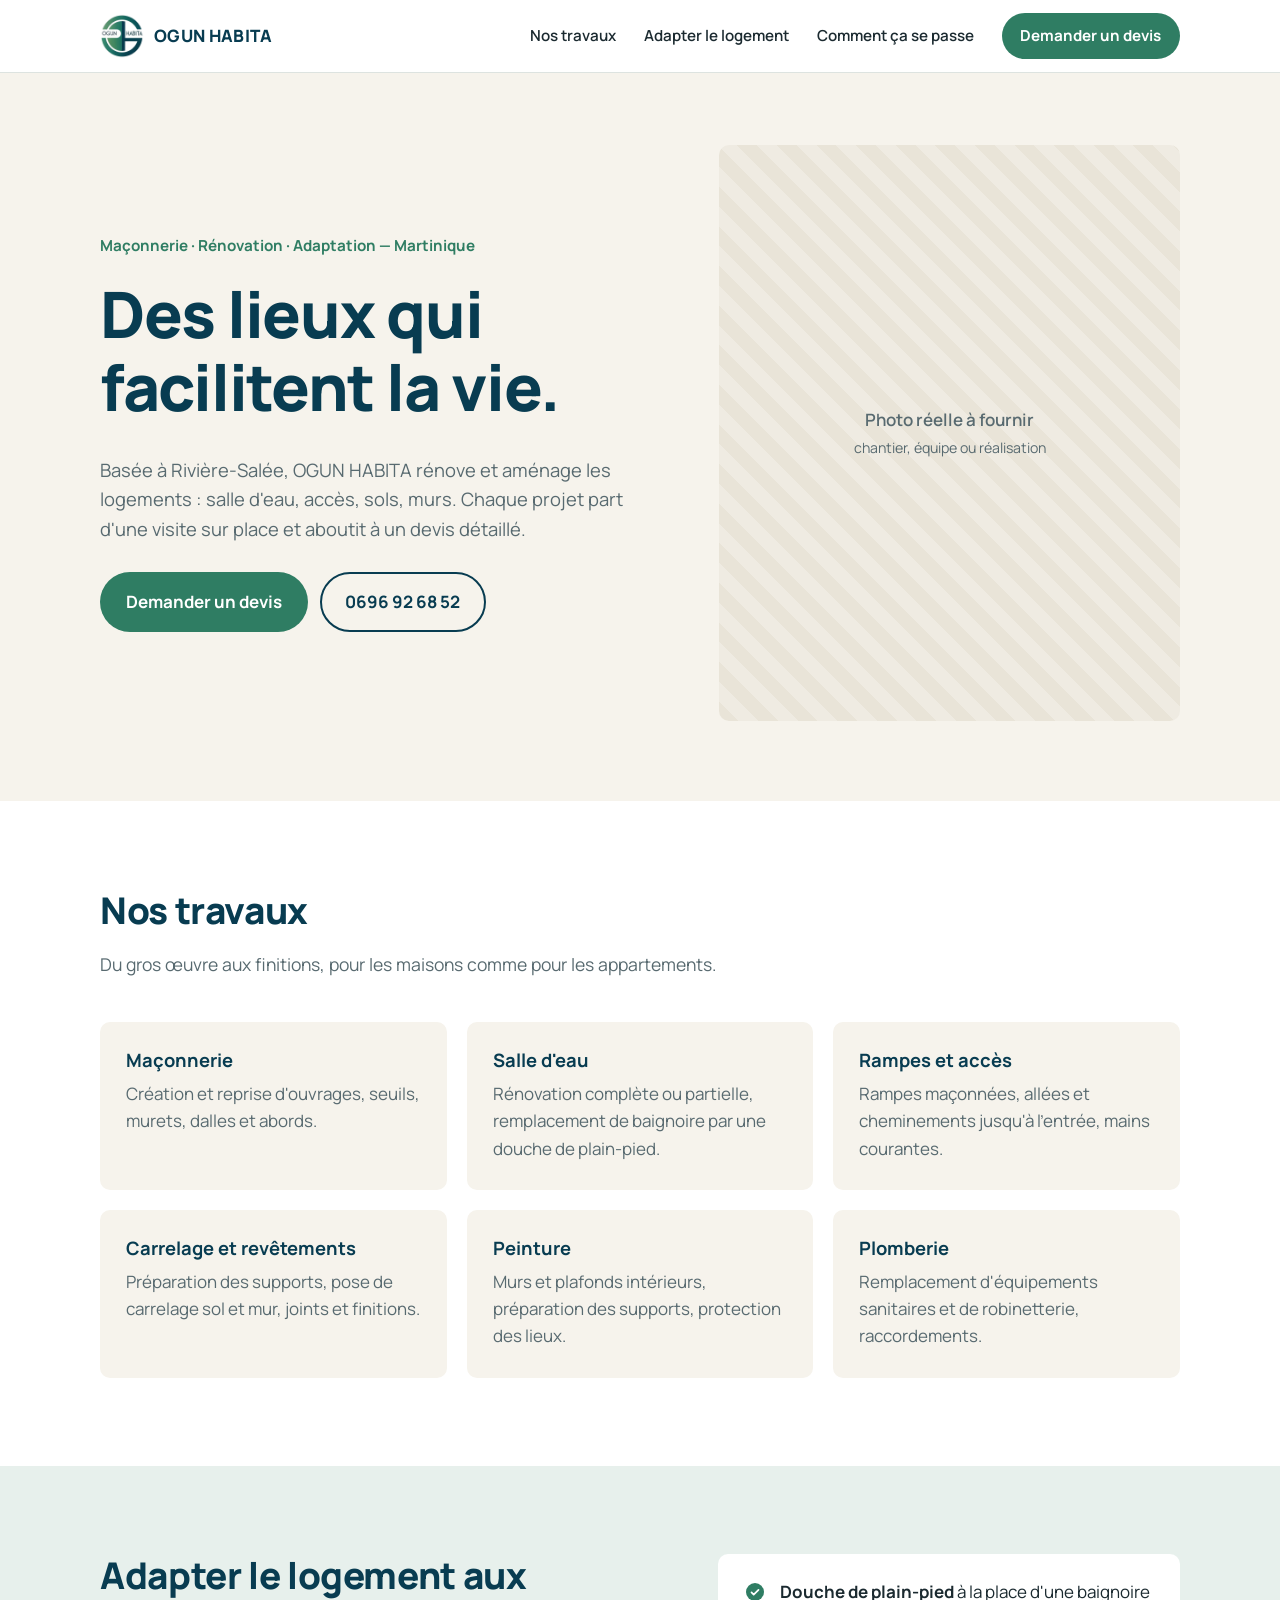
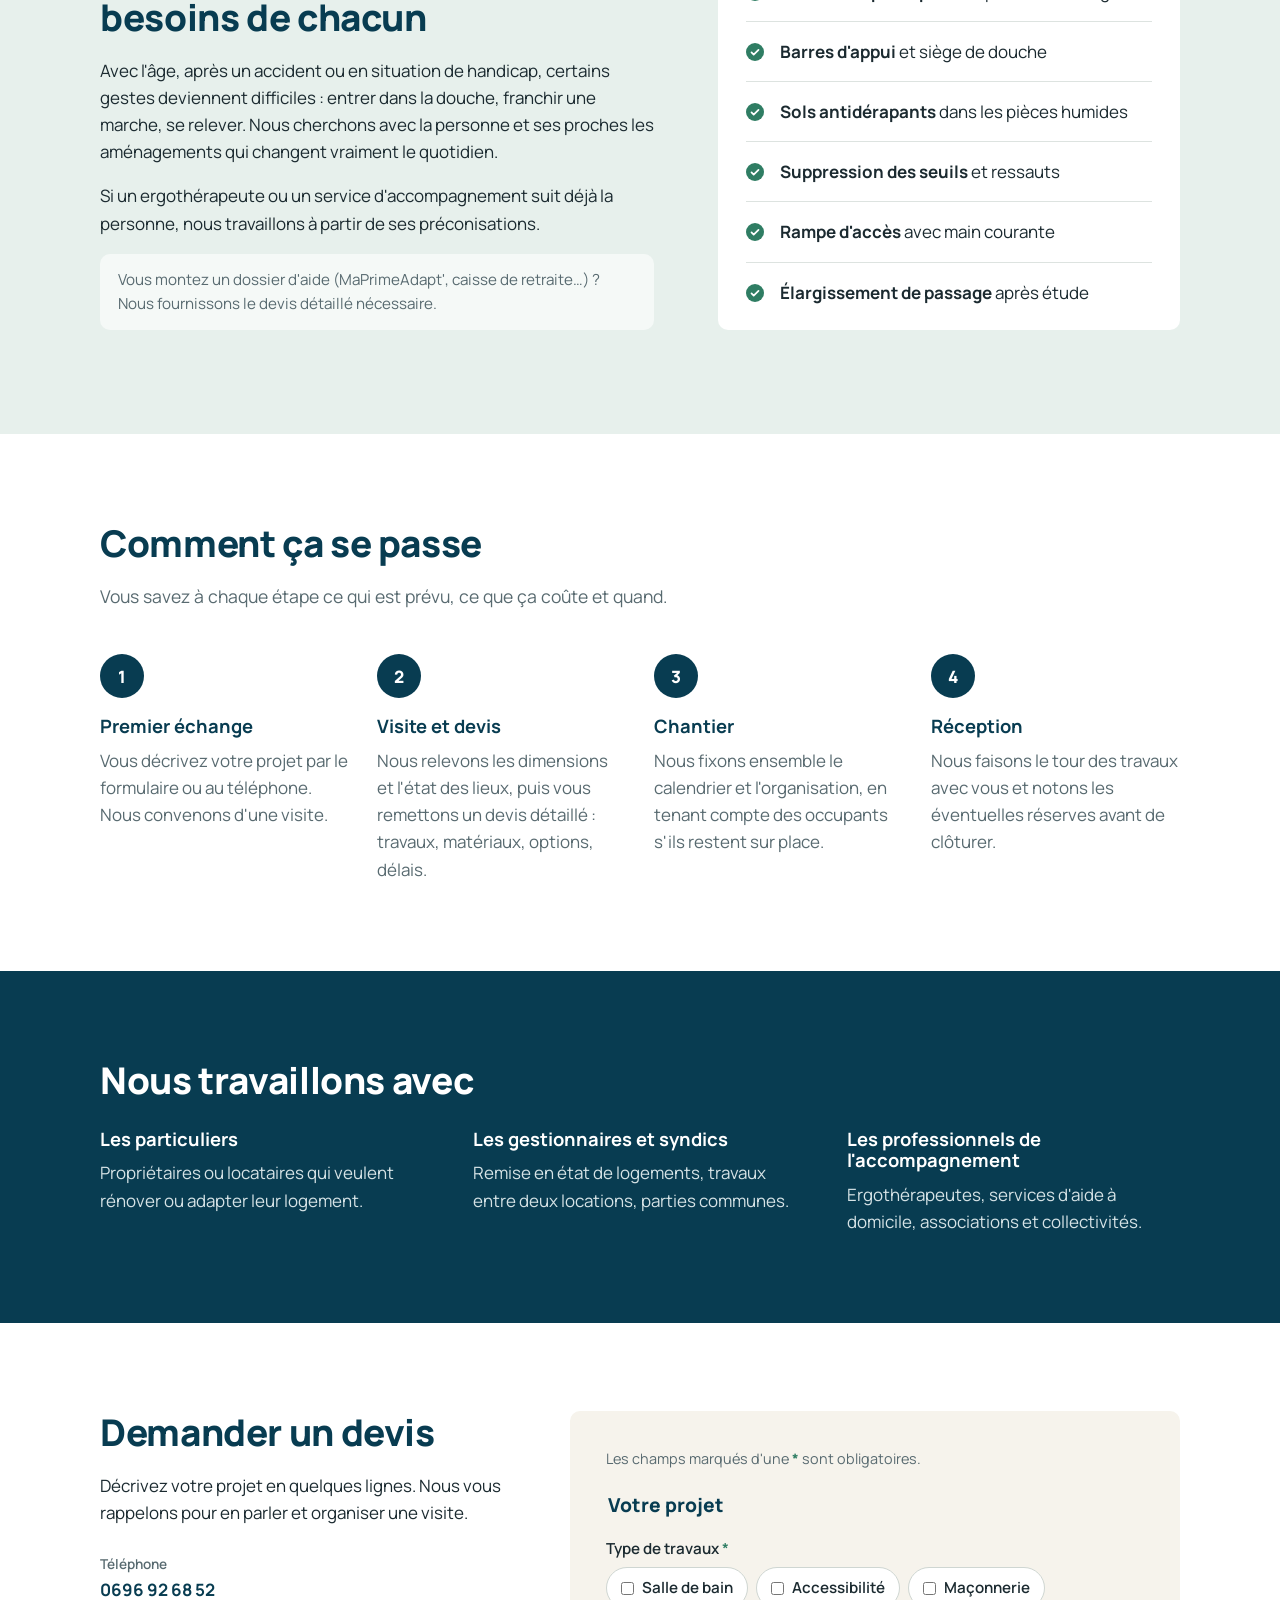
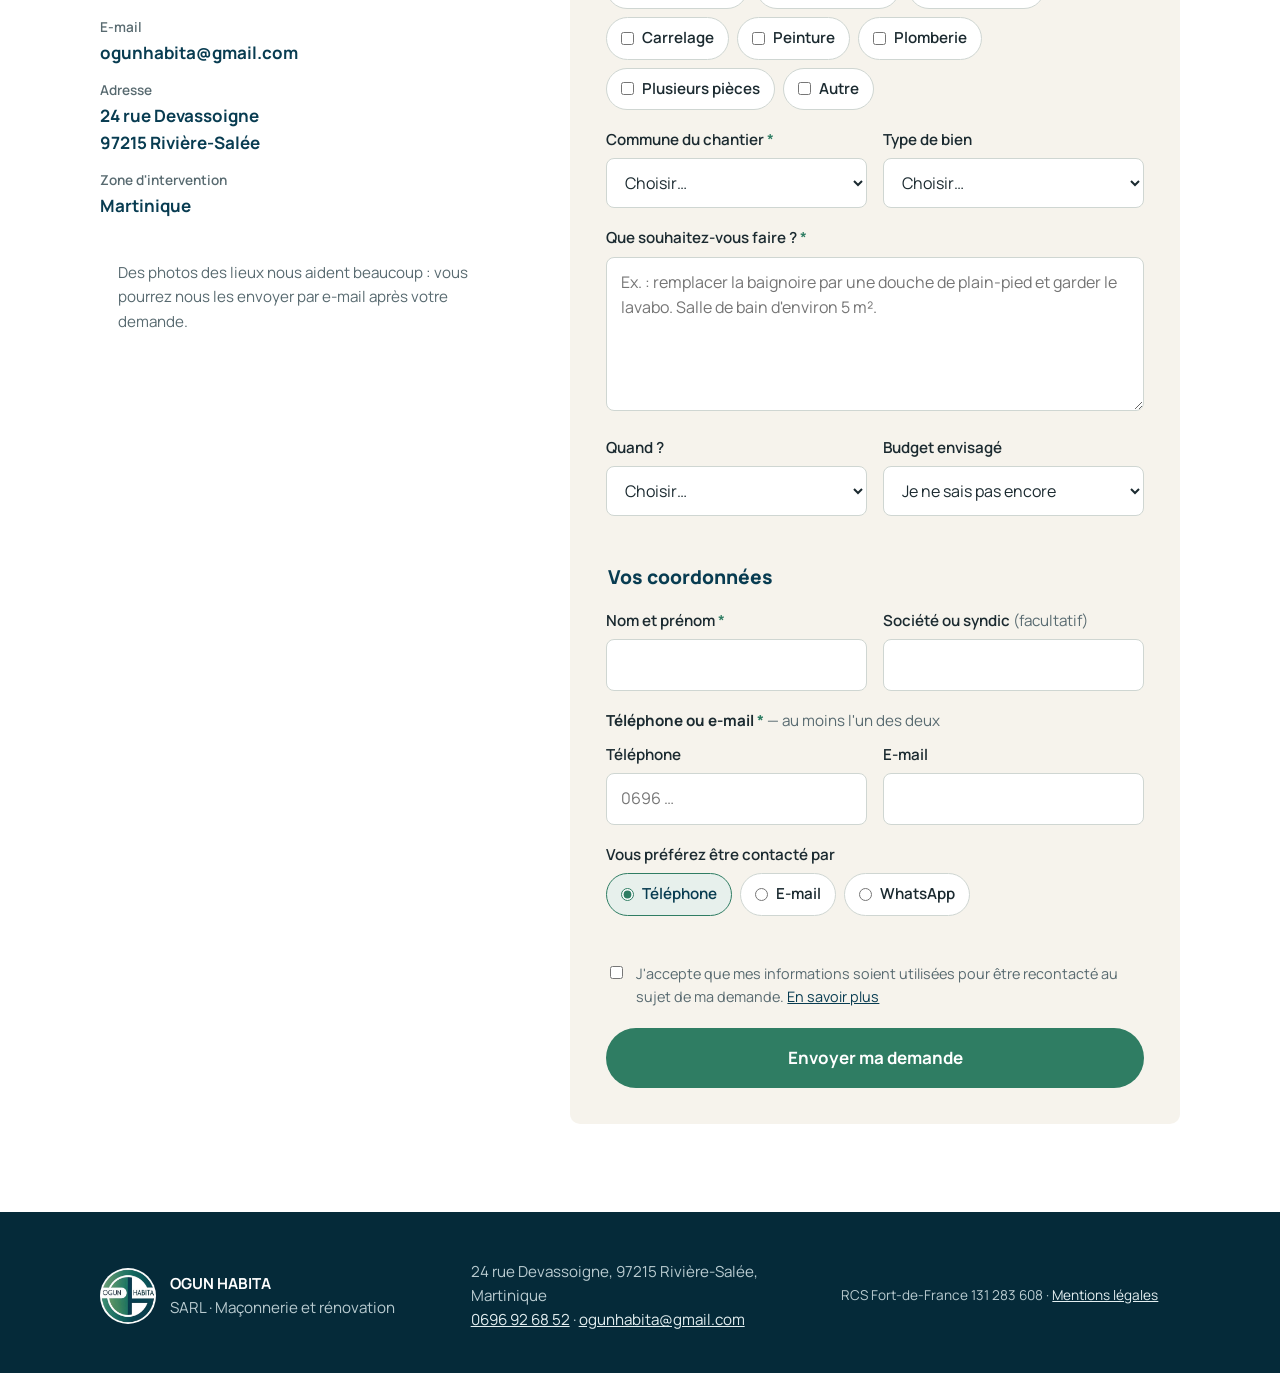
==== site/index.html @ 9d832f35 "Site vitrine OGUN HABITA et brochure A4 - site/ : page d'accueil, formulaire de devis (Netlify Forms" ====
<!doctype html>
<html lang="fr">
<head>
  <meta charset="utf-8">
  <meta name="viewport" content="width=device-width, initial-scale=1">
  <title>OGUN HABITA — Maçonnerie et rénovation en Martinique</title>
  <meta name="description" content="OGUN HABITA, entreprise de maçonnerie et de rénovation à Rivière-Salée (Martinique) : salles d'eau, rampes d'accès, carrelage, peinture, plomberie et adaptation du logement. Demande de devis en ligne.">
  <link rel="icon" href="assets/logo-ogun-habita.jpg">
  <link rel="preconnect" href="https://fonts.googleapis.com">
  <link rel="preconnect" href="https://fonts.gstatic.com" crossorigin>
  <link href="https://fonts.googleapis.com/css2?family=Manrope:wght@400;500;600;700;800&display=swap" rel="stylesheet">
  <link rel="stylesheet" href="css/style.css">
</head>
<body>

<header class="site-header">
  <div class="wrap header-inner">
    <a href="#top" class="brand" aria-label="OGUN HABITA — accueil">
      <img src="assets/logo-ogun-habita.jpg" alt="" width="44" height="44">
      <span>OGUN HABITA</span>
    </a>
    <button class="nav-toggle" aria-expanded="false" aria-controls="nav">Menu</button>
    <nav id="nav" class="nav">
      <a href="#services">Nos travaux</a>
      <a href="#adaptation">Adapter le logement</a>
      <a href="#methode">Comment ça se passe</a>
      <a href="#devis" class="btn btn-primary btn-sm">Demander un devis</a>
    </nav>
  </div>
</header>

<main id="top">

  <!-- HERO -->
  <section class="hero">
    <div class="wrap hero-grid">
      <div>
        <p class="eyebrow">Maçonnerie · Rénovation · Adaptation — Martinique</p>
        <h1>Des lieux qui facilitent la vie.</h1>
        <p class="lead">Basée à Rivière-Salée, OGUN HABITA rénove et aménage les logements&nbsp;: salle d'eau, accès, sols, murs. Chaque projet part d'une visite sur place et aboutit à un devis détaillé.</p>
        <div class="hero-actions">
          <a href="#devis" class="btn btn-primary">Demander un devis</a>
          <a href="tel:+596696926852" class="btn btn-ghost">0696 92 68 52</a>
        </div>
      </div>
      <figure class="photo-slot hero-photo">
        <span>Photo réelle à fournir<br><small>chantier, équipe ou réalisation</small></span>
      </figure>
    </div>
  </section>

  <!-- SERVICES -->
  <section id="services" class="section">
    <div class="wrap">
      <div class="section-head">
        <h2>Nos travaux</h2>
        <p>Du gros œuvre aux finitions, pour les maisons comme pour les appartements.</p>
      </div>
      <div class="cards">
        <article class="card">
          <h3>Maçonnerie</h3>
          <p>Création et reprise d'ouvrages, seuils, murets, dalles et abords.</p>
        </article>
        <article class="card">
          <h3>Salle d'eau</h3>
          <p>Rénovation complète ou partielle, remplacement de baignoire par une douche de plain-pied.</p>
        </article>
        <article class="card">
          <h3>Rampes et accès</h3>
          <p>Rampes maçonnées, allées et cheminements jusqu'à l'entrée, mains courantes.</p>
        </article>
        <article class="card">
          <h3>Carrelage et revêtements</h3>
          <p>Préparation des supports, pose de carrelage sol et mur, joints et finitions.</p>
        </article>
        <article class="card">
          <h3>Peinture</h3>
          <p>Murs et plafonds intérieurs, préparation des supports, protection des lieux.</p>
        </article>
        <article class="card">
          <h3>Plomberie</h3>
          <p>Remplacement d'équipements sanitaires et de robinetterie, raccordements.</p>
        </article>
      </div>
    </div>
  </section>

  <!-- ADAPTATION -->
  <section id="adaptation" class="section section-tint">
    <div class="wrap split">
      <div>
        <h2>Adapter le logement aux besoins de chacun</h2>
        <p>Avec l'âge, après un accident ou en situation de handicap, certains gestes deviennent difficiles&nbsp;: entrer dans la douche, franchir une marche, se relever. Nous cherchons avec la personne et ses proches les aménagements qui changent vraiment le quotidien.</p>
        <p>Si un ergothérapeute ou un service d'accompagnement suit déjà la personne, nous travaillons à partir de ses préconisations.</p>
        <!-- À VALIDER avec le gérant avant mise en ligne -->
        <p class="note">Vous montez un dossier d'aide (MaPrimeAdapt', caisse de retraite…)&nbsp;? Nous fournissons le devis détaillé nécessaire.</p>
      </div>
      <ul class="checklist">
        <li><strong>Douche de plain-pied</strong> à la place d'une baignoire</li>
        <li><strong>Barres d'appui</strong> et siège de douche</li>
        <li><strong>Sols antidérapants</strong> dans les pièces humides</li>
        <li><strong>Suppression des seuils</strong> et ressauts</li>
        <li><strong>Rampe d'accès</strong> avec main courante</li>
        <li><strong>Élargissement de passage</strong> après étude</li>
      </ul>
    </div>
  </section>

  <!-- MÉTHODE -->
  <section id="methode" class="section">
    <div class="wrap">
      <div class="section-head">
        <h2>Comment ça se passe</h2>
        <p>Vous savez à chaque étape ce qui est prévu, ce que ça coûte et quand.</p>
      </div>
      <ol class="steps">
        <li>
          <h3>Premier échange</h3>
          <p>Vous décrivez votre projet par le formulaire ou au téléphone. Nous convenons d'une visite.</p>
        </li>
        <li>
          <h3>Visite et devis</h3>
          <p>Nous relevons les dimensions et l'état des lieux, puis vous remettons un devis détaillé&nbsp;: travaux, matériaux, options, délais.</p>
        </li>
        <li>
          <h3>Chantier</h3>
          <p>Nous fixons ensemble le calendrier et l'organisation, en tenant compte des occupants s'ils restent sur place.</p>
        </li>
        <li>
          <h3>Réception</h3>
          <p>Nous faisons le tour des travaux avec vous et notons les éventuelles réserves avant de clôturer.</p>
        </li>
      </ol>
    </div>
  </section>

  <!-- POUR QUI -->
  <section class="section section-dark">
    <div class="wrap">
      <h2>Nous travaillons avec</h2>
      <div class="audience">
        <div>
          <h3>Les particuliers</h3>
          <p>Propriétaires ou locataires qui veulent rénover ou adapter leur logement.</p>
        </div>
        <div>
          <h3>Les gestionnaires et syndics</h3>
          <p>Remise en état de logements, travaux entre deux locations, parties communes.</p>
        </div>
        <div>
          <h3>Les professionnels de l'accompagnement</h3>
          <p>Ergothérapeutes, services d'aide à domicile, associations et collectivités.</p>
        </div>
      </div>
    </div>
  </section>

  <!-- DEVIS -->
  <section id="devis" class="section">
    <div class="wrap devis-grid">
      <aside class="devis-aside">
        <h2>Demander un devis</h2>
        <p>Décrivez votre projet en quelques lignes. Nous vous rappelons pour en parler et organiser une visite.</p>
        <dl class="contact-list">
          <dt>Téléphone</dt>
          <dd><a href="tel:+596696926852">0696 92 68 52</a></dd>
          <dt>E-mail</dt>
          <dd><a href="mailto:ogunhabita@gmail.com">ogunhabita@gmail.com</a></dd>
          <dt>Adresse</dt>
          <dd>24 rue Devassoigne<br>97215 Rivière-Salée</dd>
          <dt>Zone d'intervention</dt>
          <dd>Martinique</dd>
        </dl>
        <p class="note">Des photos des lieux nous aident beaucoup&nbsp;: vous pourrez nous les envoyer par e-mail après votre demande.</p>
      </aside>

      <!-- Brancher l'action sur Formspree / Web3Forms / Netlify Forms (voir js/main.js) -->
      <!-- Netlify Forms : les réponses sont envoyées par e-mail (réglage dans le tableau de bord Netlify) -->
      <form class="devis-form" id="devis-form" name="devis" method="POST" data-netlify="true" netlify-honeypot="_gotcha" novalidate>
        <input type="hidden" name="form-name" value="devis">
        <p class="required-hint">Les champs marqués d'une <em>*</em> sont obligatoires.</p>
        <fieldset>
          <legend>Votre projet</legend>

          <div class="field">
            <span class="label">Type de travaux <em>*</em></span>
            <div class="chips" id="travaux">
              <label><input type="checkbox" name="travaux" value="Salle de bain"> Salle de bain</label>
              <label><input type="checkbox" name="travaux" value="Accessibilité"> Accessibilité</label>
              <label><input type="checkbox" name="travaux" value="Maçonnerie"> Maçonnerie</label>
              <label><input type="checkbox" name="travaux" value="Carrelage"> Carrelage</label>
              <label><input type="checkbox" name="travaux" value="Peinture"> Peinture</label>
              <label><input type="checkbox" name="travaux" value="Plomberie"> Plomberie</label>
              <label><input type="checkbox" name="travaux" value="Plusieurs pièces"> Plusieurs pièces</label>
              <label><input type="checkbox" name="travaux" value="Autre"> Autre</label>
            </div>
            <p class="error" data-for="travaux">Cochez au moins un type de travaux.</p>
          </div>

          <div class="row">
            <div class="field">
              <label for="commune">Commune du chantier <em>*</em></label>
              <select id="commune" name="commune" required>
                <option value="">Choisir…</option>
                <option>L'Ajoupa-Bouillon</option><option>Les Anses-d'Arlet</option><option>Basse-Pointe</option>
                <option>Bellefontaine</option><option>Le Carbet</option><option>Case-Pilote</option>
                <option>Le Diamant</option><option>Ducos</option><option>Fonds-Saint-Denis</option>
                <option>Fort-de-France</option><option>Le François</option><option>Grand'Rivière</option>
                <option>Gros-Morne</option><option>Le Lamentin</option><option>Le Lorrain</option>
                <option>Macouba</option><option>Le Marigot</option><option>Le Marin</option>
                <option>Le Morne-Rouge</option><option>Le Morne-Vert</option><option>Le Prêcheur</option>
                <option>Rivière-Pilote</option><option>Rivière-Salée</option><option>Le Robert</option>
                <option>Saint-Esprit</option><option>Saint-Joseph</option><option>Saint-Pierre</option>
                <option>Sainte-Anne</option><option>Sainte-Luce</option><option>Sainte-Marie</option>
                <option>Schœlcher</option><option>La Trinité</option><option>Les Trois-Îlets</option>
                <option>Le Vauclin</option>
              </select>
              <p class="error" data-for="commune">Indiquez la commune.</p>
            </div>
            <div class="field">
              <label for="bien">Type de bien</label>
              <select id="bien" name="bien">
                <option value="">Choisir…</option>
                <option>Maison</option>
                <option>Appartement</option>
                <option>Local professionnel</option>
                <option>Autre</option>
              </select>
            </div>
          </div>

          <div class="field">
            <label for="description">Que souhaitez-vous faire&nbsp;? <em>*</em></label>
            <textarea id="description" name="description" rows="5" required placeholder="Ex. : remplacer la baignoire par une douche de plain-pied et garder le lavabo. Salle de bain d'environ 5 m²."></textarea>
            <p class="error" data-for="description">Décrivez votre projet en quelques mots.</p>
          </div>

          <div class="row">
            <div class="field">
              <label for="delai">Quand&nbsp;?</label>
              <select id="delai" name="delai">
                <option value="">Choisir…</option>
                <option>Dès que possible</option>
                <option>Dans 1 à 3 mois</option>
                <option>Dans 3 à 6 mois</option>
                <option>Pas de date fixée</option>
              </select>
            </div>
            <div class="field">
              <label for="budget">Budget envisagé</label>
              <select id="budget" name="budget">
                <option value="">Je ne sais pas encore</option>
                <option>Moins de 3 000 €</option>
                <option>3 000 à 10 000 €</option>
                <option>10 000 à 25 000 €</option>
                <option>Plus de 25 000 €</option>
              </select>
            </div>
          </div>
        </fieldset>

        <fieldset>
          <legend>Vos coordonnées</legend>
          <div class="row">
            <div class="field">
              <label for="nom">Nom et prénom <em>*</em></label>
              <input id="nom" name="nom" type="text" autocomplete="name" required>
              <p class="error" data-for="nom">Indiquez votre nom.</p>
            </div>
            <div class="field">
              <label for="structure">Société ou syndic <span class="opt">(facultatif)</span></label>
              <input id="structure" name="structure" type="text" autocomplete="organization">
            </div>
          </div>
          <p class="field-group-label">Téléphone ou e-mail <em>*</em> <span class="opt">— au moins l'un des deux</span></p>
          <div class="row">
            <div class="field">
              <label for="tel">Téléphone</label>
              <input id="tel" name="telephone" type="tel" autocomplete="tel" placeholder="0696 …">
            </div>
            <div class="field">
              <label for="email">E-mail</label>
              <input id="email" name="email" type="email" autocomplete="email">
            </div>
          </div>
          <p class="error" data-for="contact">Indiquez au moins un téléphone ou un e-mail valide.</p>

          <div class="field">
            <span class="label">Vous préférez être contacté par</span>
            <div class="chips">
              <label><input type="radio" name="contact_pref" value="Téléphone" checked> Téléphone</label>
              <label><input type="radio" name="contact_pref" value="E-mail"> E-mail</label>
              <label><input type="radio" name="contact_pref" value="WhatsApp"> WhatsApp</label>
            </div>
          </div>
        </fieldset>

        <label class="consent">
          <input type="checkbox" name="consentement" required>
          <span>J'accepte que mes informations soient utilisées pour être recontacté au sujet de ma demande. <a href="mentions-legales.html#donnees">En savoir plus</a></span>
        </label>
        <p class="error" data-for="consentement">Merci de cocher cette case pour envoyer la demande.</p>

        <!-- anti-spam (champ invisible) -->
        <input type="text" name="_gotcha" tabindex="-1" autocomplete="off" class="hp" aria-hidden="true">

        <button type="submit" class="btn btn-primary btn-block">Envoyer ma demande</button>

        <div class="form-success" id="form-success" hidden>
          <h3>Merci, votre demande est bien partie.</h3>
          <p>Nous revenons vers vous rapidement pour en parler. Vous pouvez dès maintenant envoyer des photos des lieux à <a href="mailto:ogunhabita@gmail.com">ogunhabita@gmail.com</a>.</p>
        </div>
      </form>
    </div>
  </section>

</main>

<footer class="site-footer">
  <div class="wrap footer-inner">
    <div class="footer-brand">
      <img src="assets/logo-ogun-habita.jpg" alt="Logo OGUN HABITA" width="56" height="56">
      <div>
        <strong>OGUN HABITA</strong>
        <span>SARL · Maçonnerie et rénovation</span>
      </div>
    </div>
    <p>24 rue Devassoigne, 97215 Rivière-Salée, Martinique<br>
      <a href="tel:+596696926852">0696 92 68 52</a> · <a href="mailto:ogunhabita@gmail.com">ogunhabita@gmail.com</a></p>
    <p class="small">RCS Fort-de-France 131 283 608 · <a href="mentions-legales.html">Mentions légales</a></p>
  </div>
</footer>

<!-- Barre d'action mobile -->
<div class="mobile-bar">
  <a href="tel:+596696926852" class="btn btn-ghost">Appeler</a>
  <a href="#devis" class="btn btn-primary">Devis</a>
</div>

<script src="js/main.js"></script>
</body>
</html>
---- site/css/style.css ----
/* OGUN HABITA — couleurs reprises du logo */
:root {
  --navy: #083c51;
  --navy-deep: #052a39;
  --green: #2f7d63;
  --green-light: #e7f0ec;
  --sand: #f6f3ec;
  --ink: #1b2a30;
  --muted: #586a70;
  --line: #dde3e0;
  --white: #ffffff;
  --error: #b3261e;
  --radius: 10px;
  --wrap: 1120px;
}

*, *::before, *::after { box-sizing: border-box; }
html { scroll-behavior: smooth; scroll-padding-top: 80px; }
body {
  margin: 0;
  font-family: "Manrope", system-ui, -apple-system, "Segoe UI", sans-serif;
  font-size: 17px;
  line-height: 1.6;
  color: var(--ink);
  background: var(--white);
}
img { max-width: 100%; display: block; }
a { color: var(--navy); }
h1, h2, h3 { line-height: 1.15; color: var(--navy); margin: 0 0 .5em; }
h1 { font-size: clamp(2.4rem, 5.5vw, 4rem); font-weight: 800; letter-spacing: -.02em; }
h2 { font-size: clamp(1.7rem, 3.2vw, 2.3rem); font-weight: 800; letter-spacing: -.01em; }
h3 { font-size: 1.15rem; font-weight: 700; }
p { margin: 0 0 1em; }

.wrap { max-width: var(--wrap); margin: 0 auto; padding: 0 20px; }

/* Boutons */
.btn {
  display: inline-flex; align-items: center; justify-content: center;
  padding: .85em 1.4em; border-radius: 999px;
  font: inherit; font-weight: 700; text-decoration: none;
  border: 2px solid transparent; cursor: pointer;
  transition: background .15s, color .15s, border-color .15s;
}
.btn-primary { background: var(--green); color: var(--white); }
.btn-primary:hover { background: var(--navy); }
.btn-ghost { border-color: var(--navy); color: var(--navy); background: transparent; }
.btn-ghost:hover { background: var(--navy); color: var(--white); }
.btn-sm { padding: .55em 1.1em; font-size: .95rem; }
.btn-block { width: 100%; }

/* En-tête */
.site-header {
  position: sticky; top: 0; z-index: 20;
  background: rgba(255,255,255,.96);
  backdrop-filter: blur(6px);
  border-bottom: 1px solid var(--line);
}
.header-inner { display: flex; align-items: center; justify-content: space-between; height: 72px; }
.brand { display: flex; align-items: center; gap: 10px; text-decoration: none; font-weight: 800; color: var(--navy); letter-spacing: .02em; }
.brand img { border-radius: 50%; }
.nav { display: flex; align-items: center; gap: 28px; }
.nav a:not(.btn) { text-decoration: none; color: var(--ink); font-weight: 600; font-size: .95rem; }
.nav a:not(.btn):hover { color: var(--green); }
.nav-toggle { display: none; }

/* Hero */
.hero { background: var(--sand); padding: 72px 0 80px; }
.hero-grid { display: grid; grid-template-columns: 1.1fr .9fr; gap: 56px; align-items: center; }
.eyebrow { font-weight: 700; color: var(--green); font-size: .95rem; margin-bottom: 1.2em; }
.lead { font-size: 1.15rem; color: var(--muted); max-width: 34em; }
.hero-actions { display: flex; flex-wrap: wrap; gap: 12px; margin-top: 28px; }

.photo-slot {
  margin: 0; display: grid; place-items: center; text-align: center;
  background: repeating-linear-gradient(45deg, #e9e4d8 0 14px, #efebe2 14px 28px);
  border-radius: var(--radius); color: var(--muted); font-weight: 600;
}
.photo-slot small { font-weight: 400; }
.hero-photo { aspect-ratio: 4 / 5; }

/* Sections */
.section { padding: 88px 0; }
.section-tint { background: var(--green-light); }
.section-dark { background: var(--navy); color: #d6e3e6; }
.section-dark h2, .section-dark h3 { color: var(--white); }
.section-head { max-width: 640px; margin-bottom: 44px; }
.section-head p { color: var(--muted); font-size: 1.1rem; }

/* Services */
.cards { display: grid; grid-template-columns: repeat(3, 1fr); gap: 20px; }
.card {
  background: var(--sand); border-radius: var(--radius); padding: 28px 26px;
}
.card p { color: var(--muted); margin: 0; }

/* Adaptation */
.split { display: grid; grid-template-columns: 1.2fr 1fr; gap: 64px; align-items: start; }
.checklist { list-style: none; margin: 0; padding: 0; background: var(--white); border-radius: var(--radius); padding: 8px 28px; }
.checklist li { padding: 16px 0 16px 34px; position: relative; border-bottom: 1px solid var(--line); }
.checklist li:last-child { border-bottom: 0; }
.checklist li::before {
  content: ""; position: absolute; left: 0; top: 21px;
  width: 18px; height: 18px; border-radius: 50%;
  background: var(--green) url("data:image/svg+xml,%3Csvg xmlns='http://www.w3.org/2000/svg' viewBox='0 0 16 16'%3E%3Cpath d='M4 8.5l2.5 2.5L12 5.5' fill='none' stroke='white' stroke-width='2' stroke-linecap='round' stroke-linejoin='round'/%3E%3C/svg%3E") center/14px no-repeat;
}
.note { font-size: .95rem; color: var(--muted); background: var(--white); border-radius: var(--radius); padding: 14px 18px; }
.section-tint .note { background: rgba(255,255,255,.6); }

/* Étapes */
.steps { list-style: none; margin: 0; padding: 0; display: grid; grid-template-columns: repeat(4, 1fr); gap: 28px; counter-reset: step; }
.steps li { counter-increment: step; }
.steps li::before {
  content: counter(step);
  display: grid; place-items: center;
  width: 44px; height: 44px; border-radius: 50%;
  background: var(--navy); color: var(--white); font-weight: 800;
  margin-bottom: 18px;
}
.steps p { color: var(--muted); margin: 0; }

/* Pour qui */
.audience { display: grid; grid-template-columns: repeat(3, 1fr); gap: 40px; margin-top: 28px; }
.audience p { margin: 0; }

/* Devis */
.devis-grid { display: grid; grid-template-columns: .8fr 1.2fr; gap: 64px; align-items: start; }
.devis-aside { position: sticky; top: 100px; }
.contact-list { margin: 28px 0; }
.contact-list dt { font-size: .85rem; color: var(--muted); font-weight: 600; }
.contact-list dd { margin: 0 0 14px; font-weight: 700; color: var(--navy); }
.contact-list a { text-decoration: none; }

.devis-form { background: var(--sand); border-radius: var(--radius); padding: 36px; }
fieldset { border: 0; padding: 0; margin: 0 0 28px; }
legend { font-weight: 800; font-size: 1.2rem; color: var(--navy); margin-bottom: 16px; }
.field { margin-bottom: 18px; }
.row { display: grid; grid-template-columns: 1fr 1fr; gap: 16px; }
.field label, .field .label { display: block; font-weight: 600; font-size: .95rem; margin-bottom: 6px; }
.field em { color: var(--green); font-style: normal; }
.opt { font-weight: 400; color: var(--muted); }
.required-hint { font-size: .9rem; color: var(--muted); margin-bottom: 20px; }
.required-hint em, .field-group-label em { color: var(--green); font-style: normal; font-weight: 700; }
.field-group-label { font-weight: 700; font-size: .95rem; margin: 0 0 10px; }
input[type=text], input[type=tel], input[type=email], select, textarea {
  width: 100%; font: inherit; font-size: 1rem;
  padding: 12px 14px; border: 1px solid #cfd6d2; border-radius: 8px; background: var(--white); color: var(--ink);
}
textarea { resize: vertical; }
input:focus, select:focus, textarea:focus { outline: 2px solid var(--green); outline-offset: 1px; border-color: var(--green); }

.chips { display: flex; flex-wrap: wrap; gap: 8px; }
.chips label {
  display: inline-flex; align-items: center; gap: 8px;
  background: var(--white); border: 1px solid #cfd6d2; border-radius: 999px;
  padding: 8px 14px; font-weight: 600; font-size: .95rem; cursor: pointer; margin: 0;
}
.chips input { accent-color: var(--green); margin: 0; }
.chips label:has(input:checked) { border-color: var(--green); background: var(--green-light); color: var(--navy); }

.consent { display: flex; gap: 10px; font-size: .9rem; color: var(--muted); margin-bottom: 20px; align-items: flex-start; }
.consent input { margin-top: 4px; accent-color: var(--green); }

.error { display: none; color: var(--error); font-size: .88rem; margin: 6px 0 0; }
.error.show { display: block; }
.invalid { border-color: var(--error) !important; }
.hp { position: absolute; left: -9999px; }

.form-success { margin-top: 20px; background: var(--white); border-left: 4px solid var(--green); padding: 18px 20px; border-radius: 6px; }
.form-success p { margin: 0; }

/* Pied de page */
.site-footer { background: var(--navy-deep); color: #b9cbd0; padding: 48px 0 40px; font-size: .95rem; }
.site-footer a { color: #e3eef0; }
.footer-inner { display: grid; grid-template-columns: 1fr 1fr 1fr; gap: 32px; align-items: center; }
.footer-brand { display: flex; align-items: center; gap: 14px; }
.footer-brand img { border-radius: 50%; }
.footer-brand strong { display: block; color: var(--white); }
.site-footer p { margin: 0; }
.small { font-size: .85rem; }

.mobile-bar { display: none; }

/* Page secondaire */
.page { padding: 64px 0 88px; }
.page .wrap { max-width: 760px; }
.page h2 { font-size: 1.4rem; margin-top: 2em; }

/* Responsive */
@media (max-width: 900px) {
  .hero-grid, .split, .devis-grid { grid-template-columns: 1fr; gap: 40px; }
  .hero-photo { aspect-ratio: 16 / 10; }
  .cards { grid-template-columns: 1fr 1fr; }
  .steps { grid-template-columns: 1fr 1fr; }
  .audience { grid-template-columns: 1fr; gap: 24px; }
  .devis-aside { position: static; }
  .footer-inner { grid-template-columns: 1fr; }
}
@media (max-width: 760px) {
  .nav-toggle {
    display: block; font: inherit; font-weight: 700; background: none;
    border: 1px solid var(--line); border-radius: 999px; padding: 8px 16px; color: var(--navy);
  }
  .nav {
    display: none; position: absolute; top: 72px; left: 0; right: 0;
    flex-direction: column; align-items: stretch; gap: 0;
    background: var(--white); border-bottom: 1px solid var(--line); padding: 8px 20px 20px;
  }
  .nav.open { display: flex; }
  .nav a:not(.btn) { padding: 14px 0; border-bottom: 1px solid var(--line); }
  .nav .btn { margin-top: 16px; }
  .section { padding: 64px 0; }
  .hero { padding: 48px 0 56px; }
  .cards, .steps, .row { grid-template-columns: 1fr; }
  .devis-form { padding: 24px 18px; }
  body { padding-bottom: 72px; }
  .mobile-bar {
    display: grid; grid-template-columns: 1fr 1fr; gap: 10px;
    position: fixed; left: 0; right: 0; bottom: 0; z-index: 30;
    padding: 10px 16px; background: var(--white); border-top: 1px solid var(--line);
  }
}
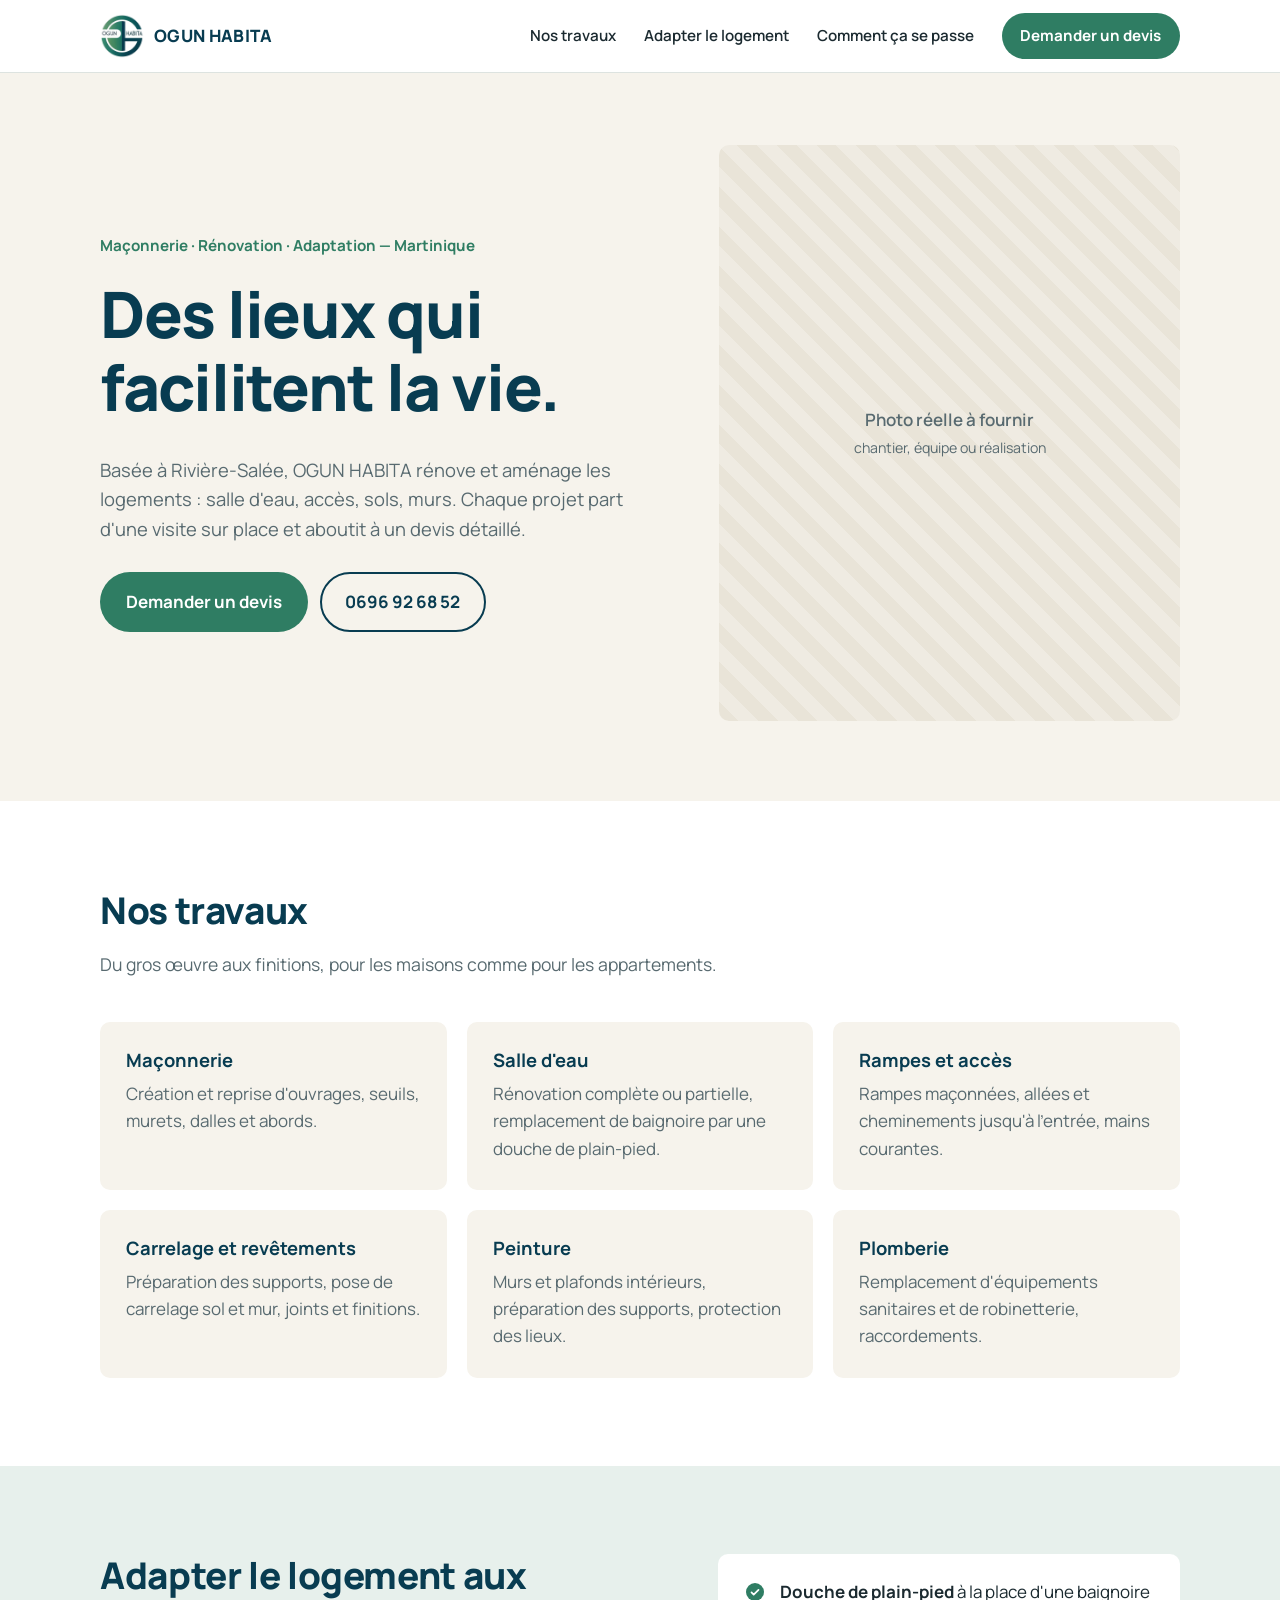
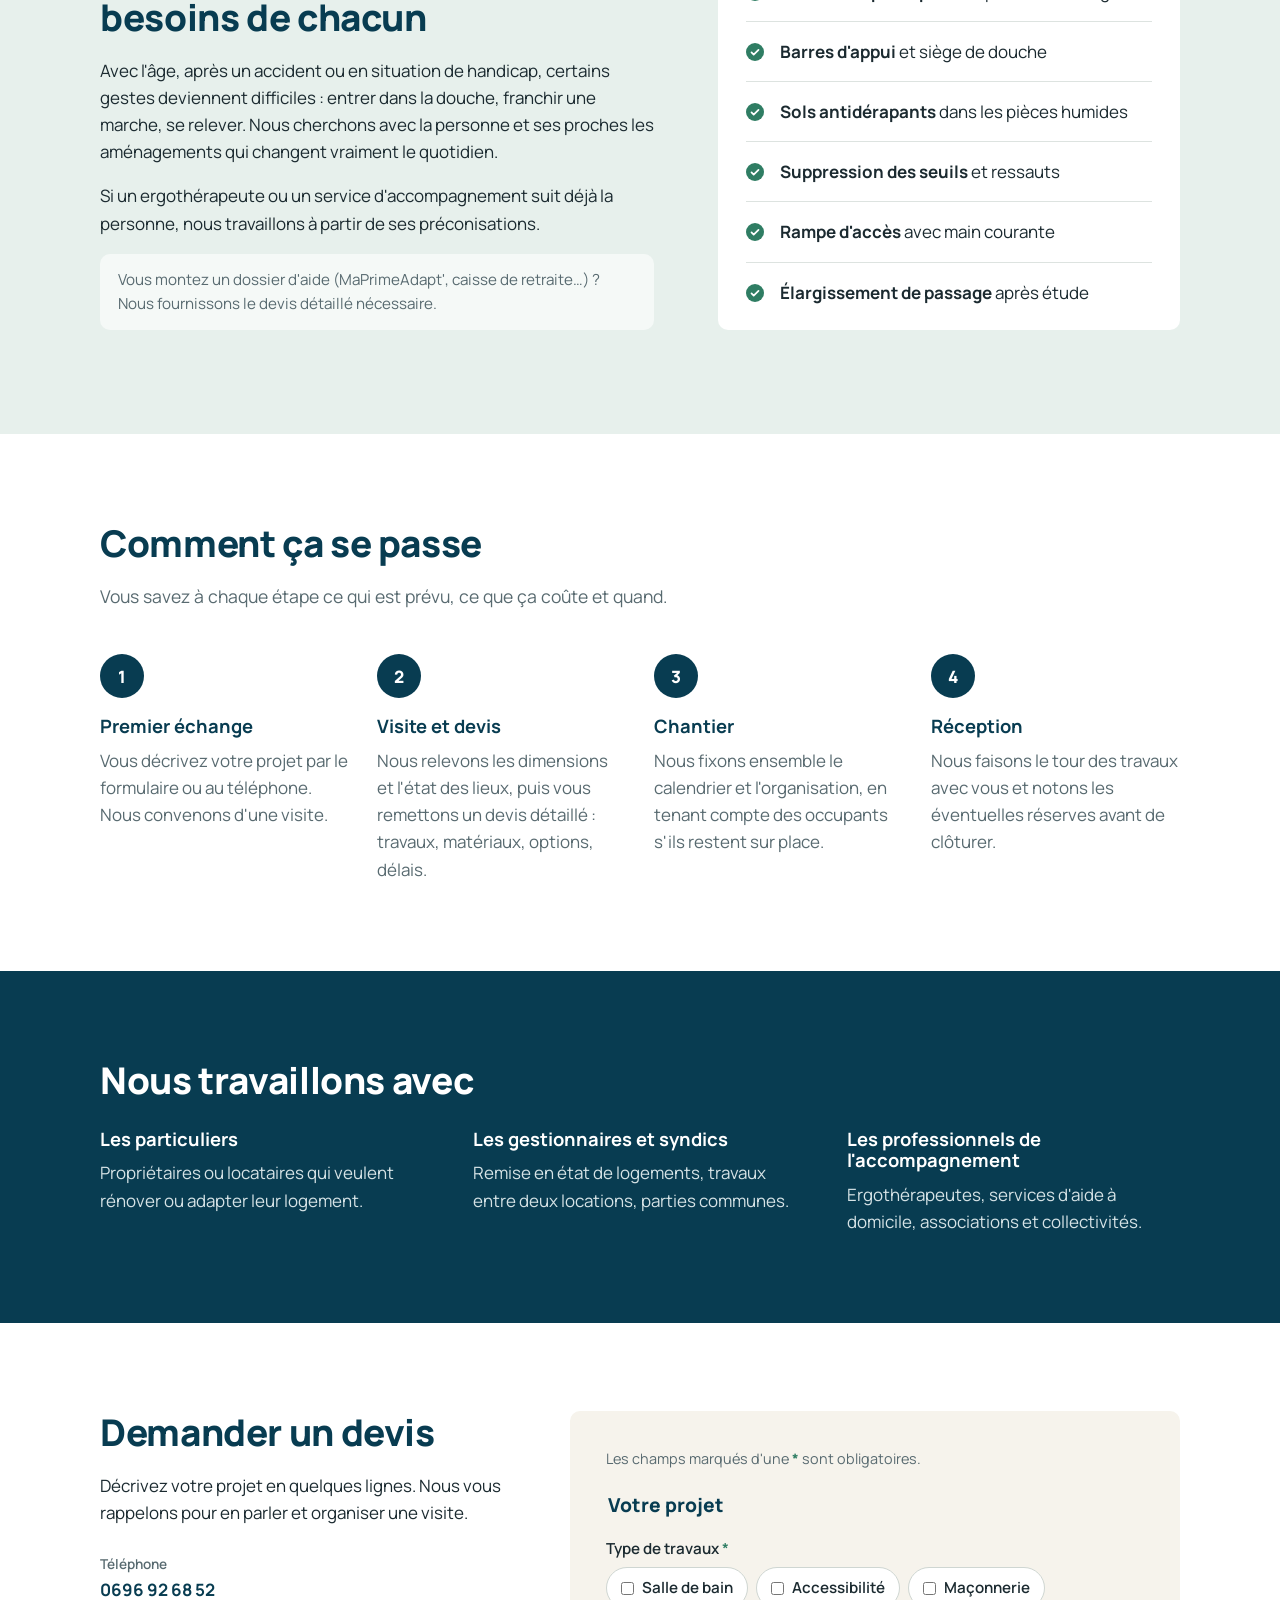
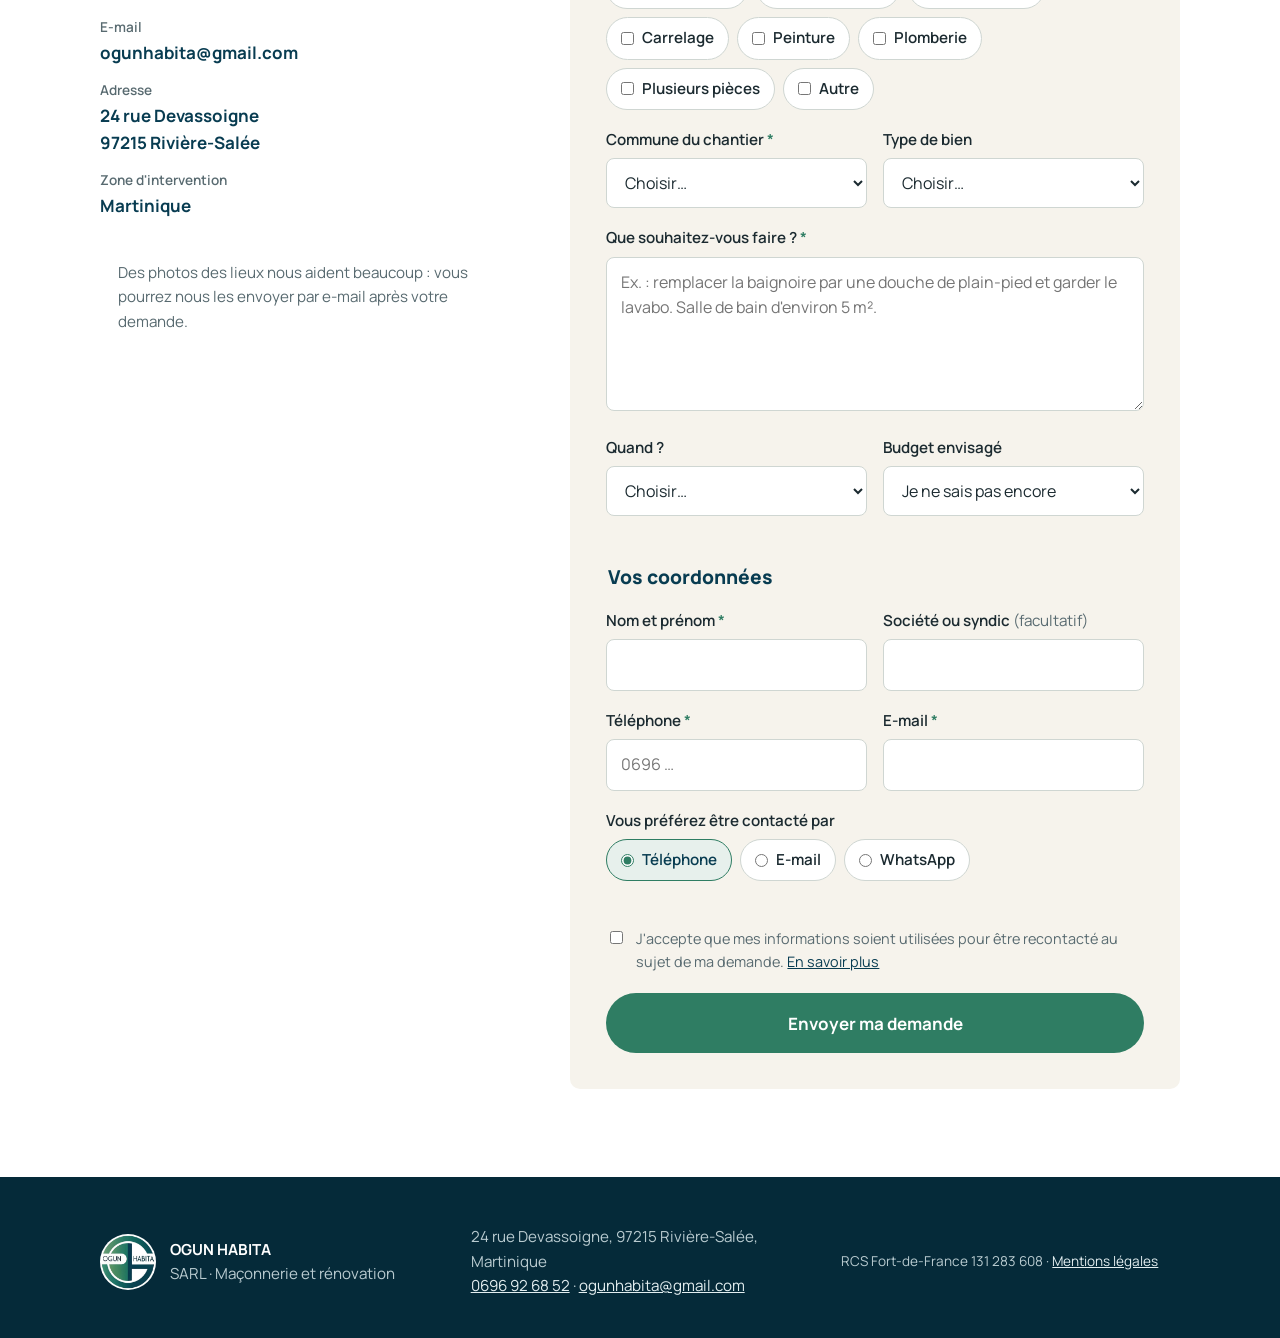
==== commit 1c301b84: "Tel et mail obligatoire dans le formulaire de devis" ====
--- a/site/index.html
+++ b/site/index.html
@@ -272,18 +272,18 @@
               <input id="structure" name="structure" type="text" autocomplete="organization">
             </div>
           </div>
-          <p class="field-group-label">Téléphone ou e-mail <em>*</em> <span class="opt">— au moins l'un des deux</span></p>
           <div class="row">
             <div class="field">
-              <label for="tel">Téléphone</label>
-              <input id="tel" name="telephone" type="tel" autocomplete="tel" placeholder="0696 …">
-            </div>
-            <div class="field">
-              <label for="email">E-mail</label>
-              <input id="email" name="email" type="email" autocomplete="email">
-            </div>
-          </div>
-          <p class="error" data-for="contact">Indiquez au moins un téléphone ou un e-mail valide.</p>
+              <label for="tel">Téléphone <em>*</em></label>
+              <input id="tel" name="telephone" type="tel" autocomplete="tel" placeholder="0696 …" required>
+              <p class="error" data-for="tel">Indiquez un numéro de téléphone valide.</p>
+            </div>
+            <div class="field">
+              <label for="email">E-mail <em>*</em></label>
+              <input id="email" name="email" type="email" autocomplete="email" required>
+              <p class="error" data-for="email">Indiquez une adresse e-mail valide.</p>
+            </div>
+          </div>
 
           <div class="field">
             <span class="label">Vous préférez être contacté par</span>
--- a/site/css/style.css
+++ b/site/css/style.css
@@ -140,8 +140,7 @@
 .field em { color: var(--green); font-style: normal; }
 .opt { font-weight: 400; color: var(--muted); }
 .required-hint { font-size: .9rem; color: var(--muted); margin-bottom: 20px; }
-.required-hint em, .field-group-label em { color: var(--green); font-style: normal; font-weight: 700; }
-.field-group-label { font-weight: 700; font-size: .95rem; margin: 0 0 10px; }
+.required-hint em { color: var(--green); font-style: normal; font-weight: 700; }
 input[type=text], input[type=tel], input[type=email], select, textarea {
   width: 100%; font: inherit; font-size: 1rem;
   padding: 12px 14px; border: 1px solid #cfd6d2; border-radius: 8px; background: var(--white); color: var(--ink);
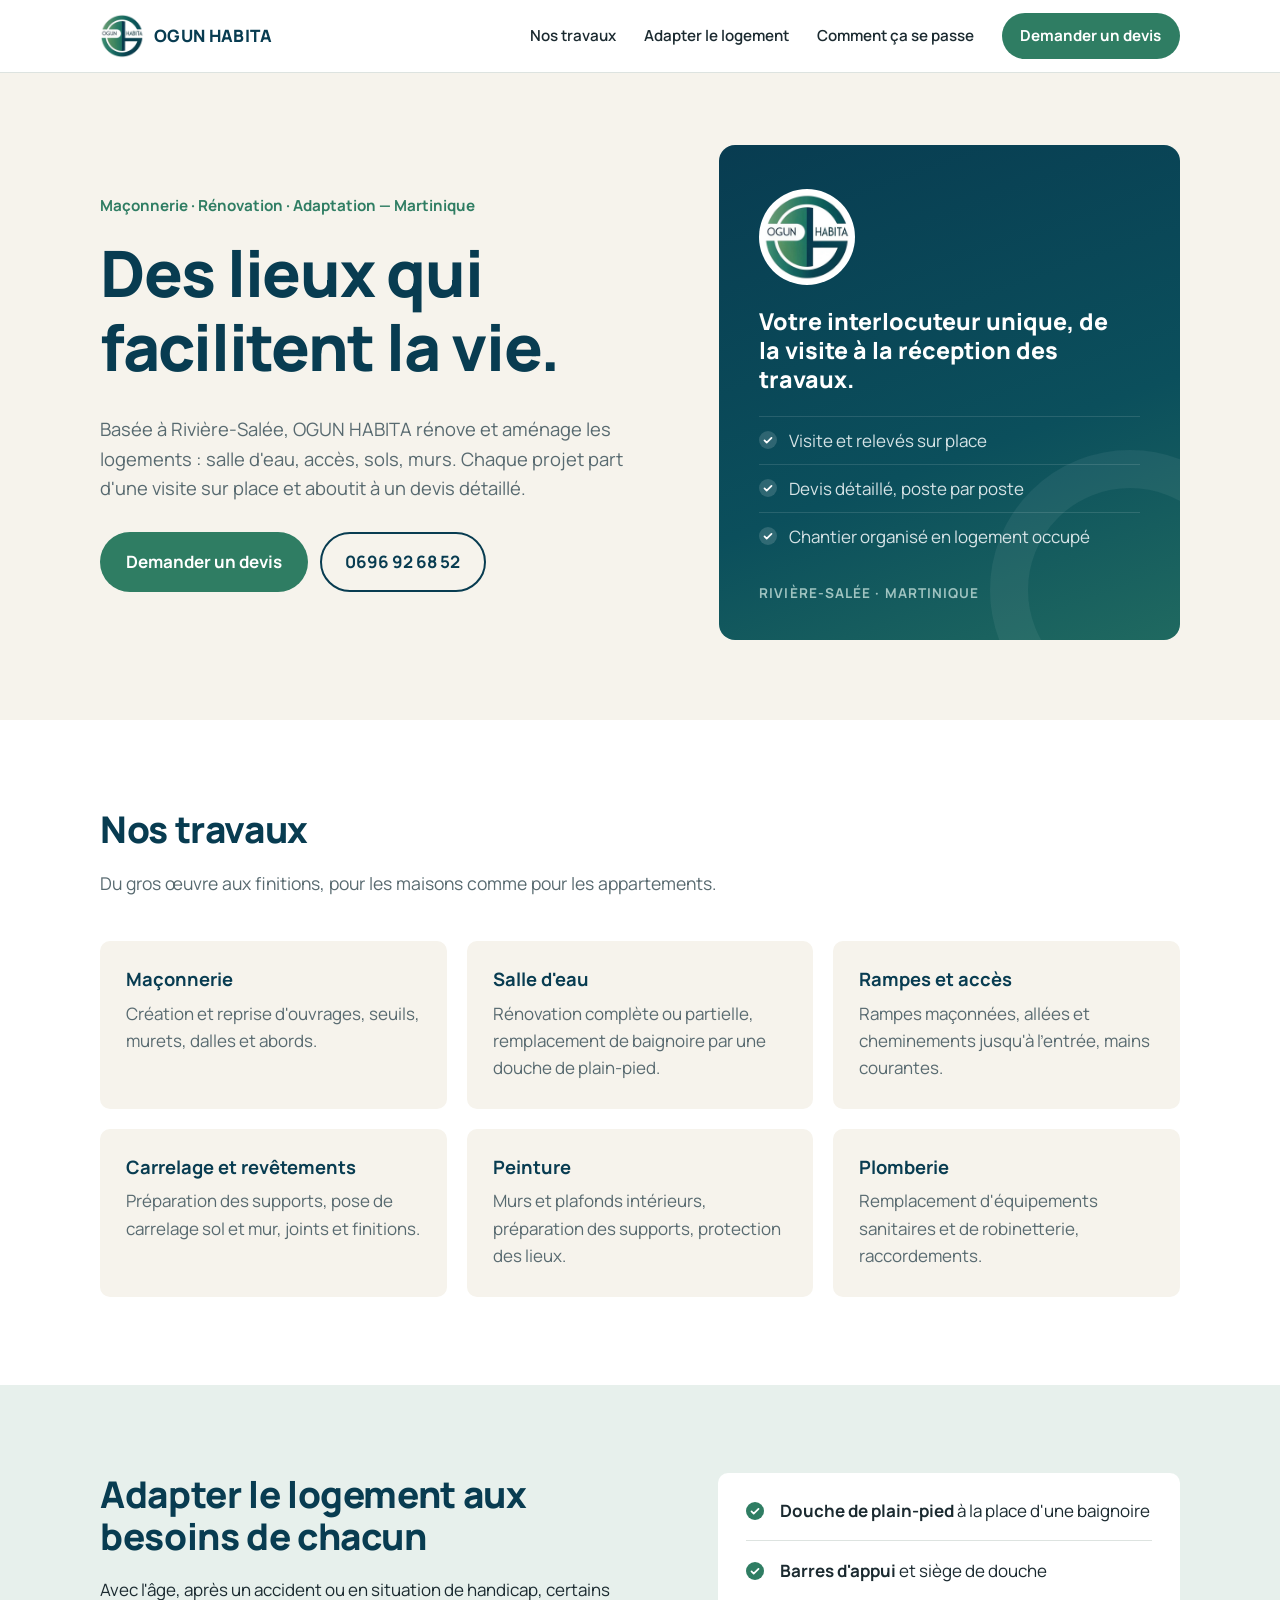
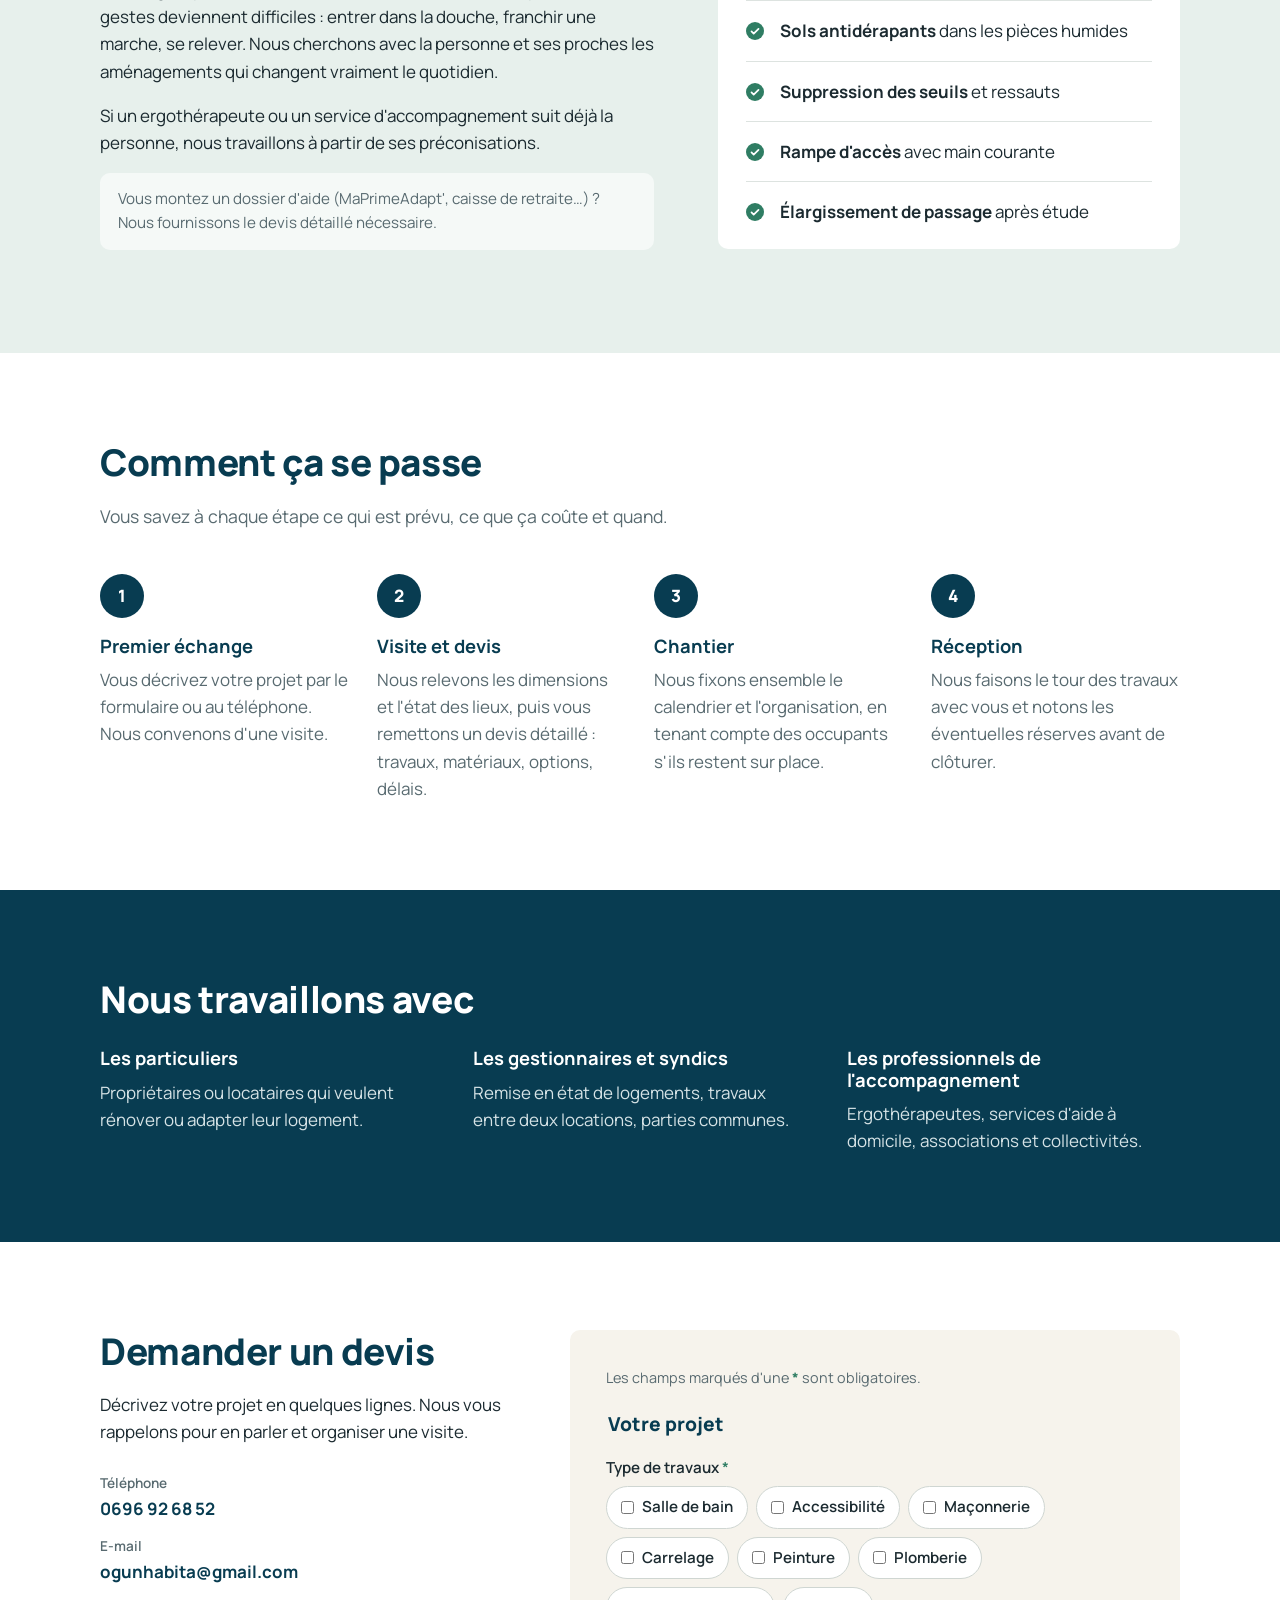
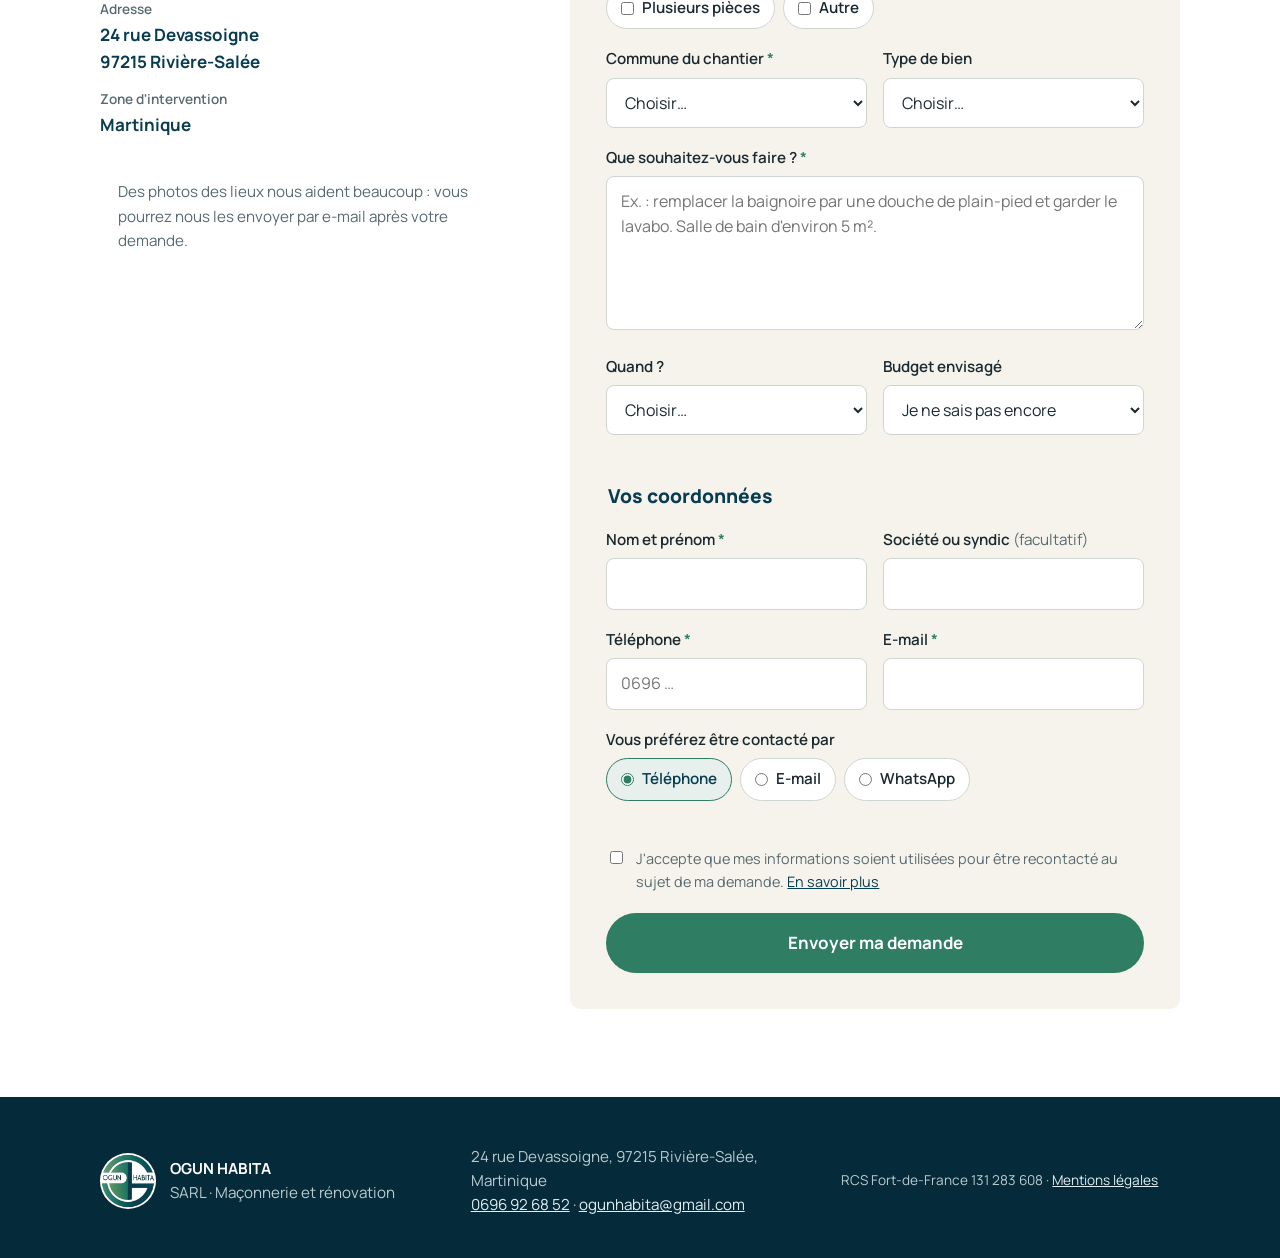
==== commit 2c561835: "Bloc visuel provisoire a la place de la photo d'accueil" ====
--- a/site/index.html
+++ b/site/index.html
@@ -43,9 +43,17 @@
           <a href="tel:+596696926852" class="btn btn-ghost">0696 92 68 52</a>
         </div>
       </div>
-      <figure class="photo-slot hero-photo">
-        <span>Photo réelle à fournir<br><small>chantier, équipe ou réalisation</small></span>
-      </figure>
+      <!-- Bloc provisoire : à remplacer par une vraie photo (garder la classe hero-visual) -->
+      <div class="hero-visual">
+        <img src="assets/logo-ogun-habita.jpg" alt="Logo OGUN HABITA" width="120" height="120">
+        <p class="hero-visual-title">Votre interlocuteur unique, de la visite à la réception des travaux.</p>
+        <ul>
+          <li>Visite et relevés sur place</li>
+          <li>Devis détaillé, poste par poste</li>
+          <li>Chantier organisé en logement occupé</li>
+        </ul>
+        <p class="hero-visual-place">Rivière-Salée · Martinique</p>
+      </div>
     </div>
   </section>
 
--- a/site/css/style.css
+++ b/site/css/style.css
@@ -25,6 +25,7 @@
   background: var(--white);
 }
 img { max-width: 100%; display: block; }
+[hidden] { display: none !important; }
 a { color: var(--navy); }
 h1, h2, h3 { line-height: 1.15; color: var(--navy); margin: 0 0 .5em; }
 h1 { font-size: clamp(2.4rem, 5.5vw, 4rem); font-weight: 800; letter-spacing: -.02em; }
@@ -71,13 +72,26 @@
 .lead { font-size: 1.15rem; color: var(--muted); max-width: 34em; }
 .hero-actions { display: flex; flex-wrap: wrap; gap: 12px; margin-top: 28px; }
 
-.photo-slot {
-  margin: 0; display: grid; place-items: center; text-align: center;
-  background: repeating-linear-gradient(45deg, #e9e4d8 0 14px, #efebe2 14px 28px);
-  border-radius: var(--radius); color: var(--muted); font-weight: 600;
-}
-.photo-slot small { font-weight: 400; }
-.hero-photo { aspect-ratio: 4 / 5; }
+.hero-visual {
+  position: relative; overflow: hidden;
+  background: linear-gradient(160deg, var(--navy) 0%, #0b4f5c 60%, var(--green) 130%);
+  color: #d6e3e6; border-radius: 16px; padding: 44px 40px 36px;
+  display: flex; flex-direction: column; gap: 22px;
+}
+.hero-visual::after { /* grand cercle discret, rappel du logo */
+  content: ""; position: absolute; right: -90px; bottom: -90px;
+  width: 280px; height: 280px; border-radius: 50%;
+  border: 38px solid rgba(255,255,255,.06);
+}
+.hero-visual img { width: 96px; height: 96px; border-radius: 50%; background: #fff; padding: 4px; }
+.hero-visual-title { color: #fff; font-size: 1.45rem; font-weight: 800; line-height: 1.25; margin: 0; max-width: 16em; }
+.hero-visual ul { list-style: none; margin: 0; padding: 0; position: relative; z-index: 1; }
+.hero-visual li { padding: 10px 0 10px 30px; position: relative; border-top: 1px solid rgba(255,255,255,.12); }
+.hero-visual li::before {
+  content: ""; position: absolute; left: 0; top: 14px; width: 18px; height: 18px; border-radius: 50%;
+  background: rgba(255,255,255,.15) url("data:image/svg+xml,%3Csvg xmlns='http://www.w3.org/2000/svg' viewBox='0 0 16 16'%3E%3Cpath d='M4 8.5l2.5 2.5L12 5.5' fill='none' stroke='white' stroke-width='2' stroke-linecap='round' stroke-linejoin='round'/%3E%3C/svg%3E") center/14px no-repeat;
+}
+.hero-visual-place { margin: 0; font-size: .85rem; font-weight: 700; letter-spacing: .08em; text-transform: uppercase; color: #9fc3c0; }
 
 /* Sections */
 .section { padding: 88px 0; }
@@ -188,7 +202,8 @@
 /* Responsive */
 @media (max-width: 900px) {
   .hero-grid, .split, .devis-grid { grid-template-columns: 1fr; gap: 40px; }
-  .hero-photo { aspect-ratio: 16 / 10; }
+  .hero-visual { padding: 32px 26px 28px; }
+  .hero-visual img { width: 72px; height: 72px; }
   .cards { grid-template-columns: 1fr 1fr; }
   .steps { grid-template-columns: 1fr 1fr; }
   .audience { grid-template-columns: 1fr; gap: 24px; }
